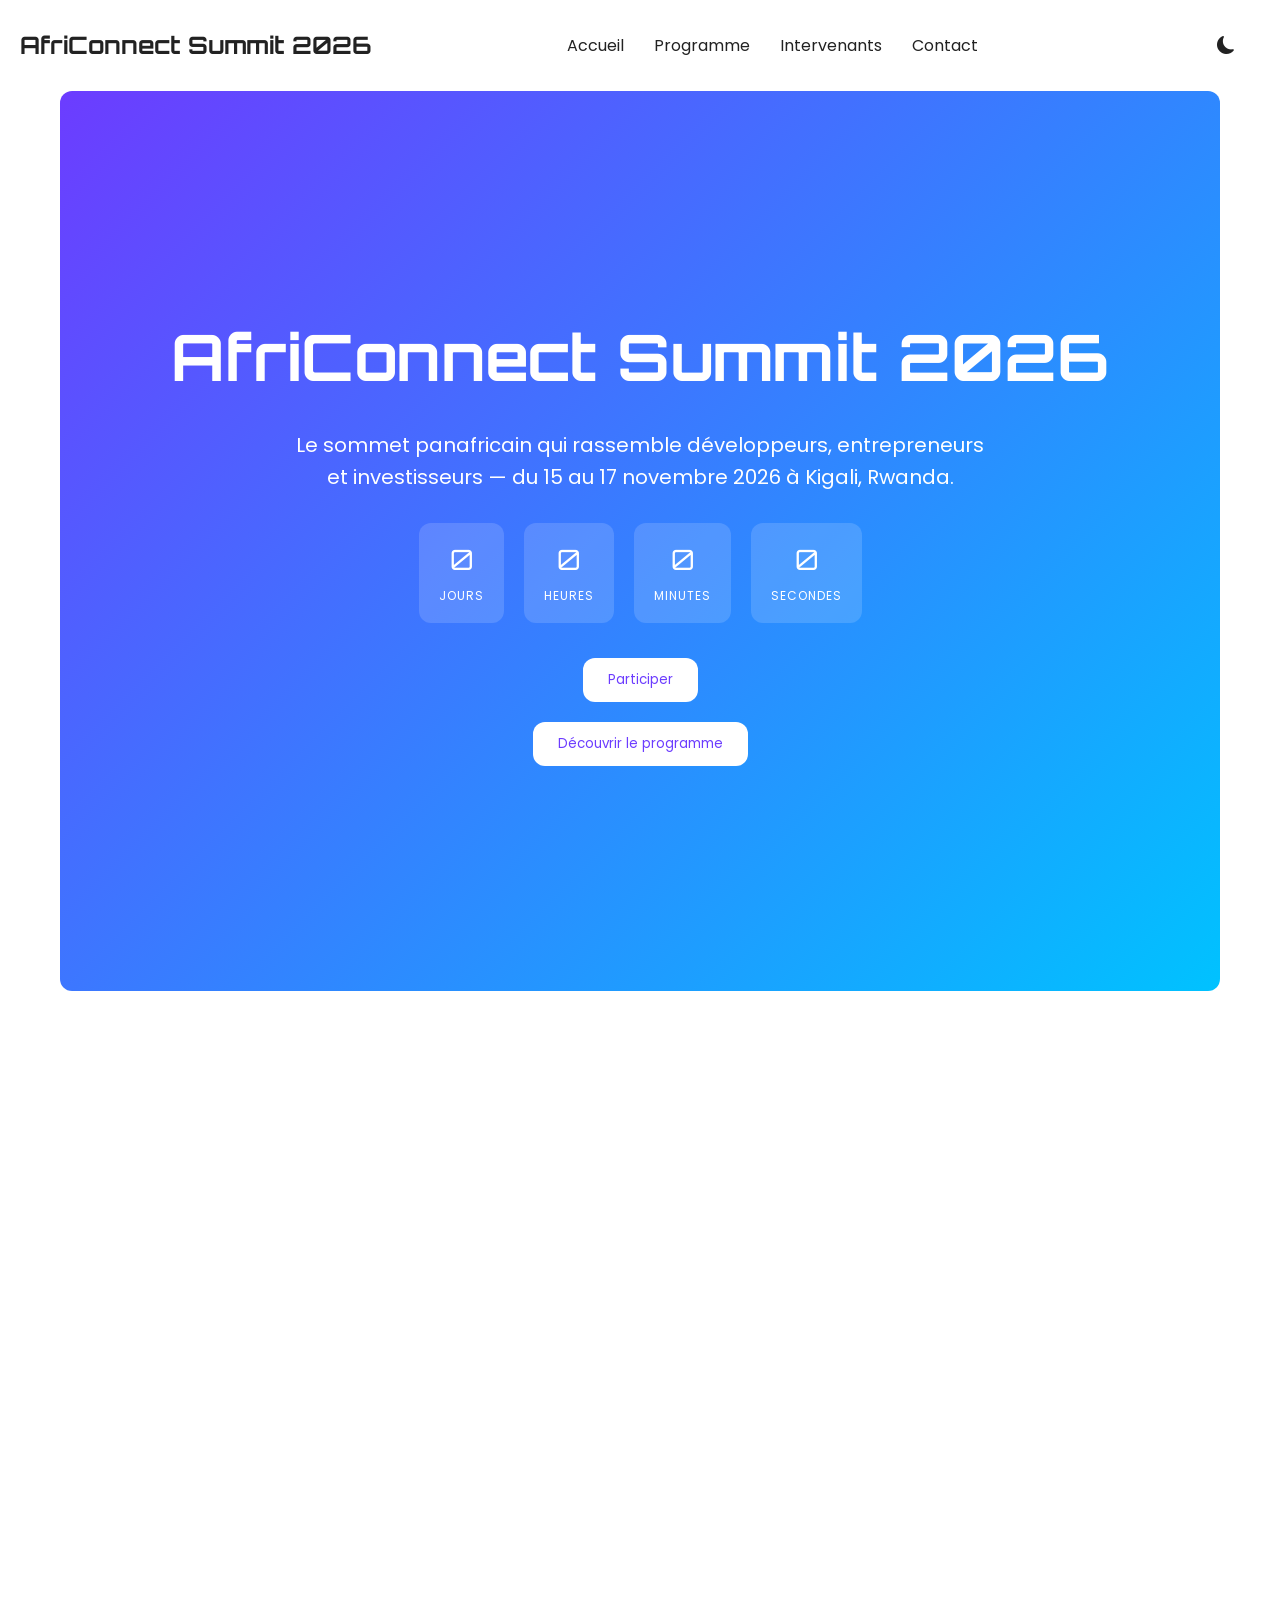
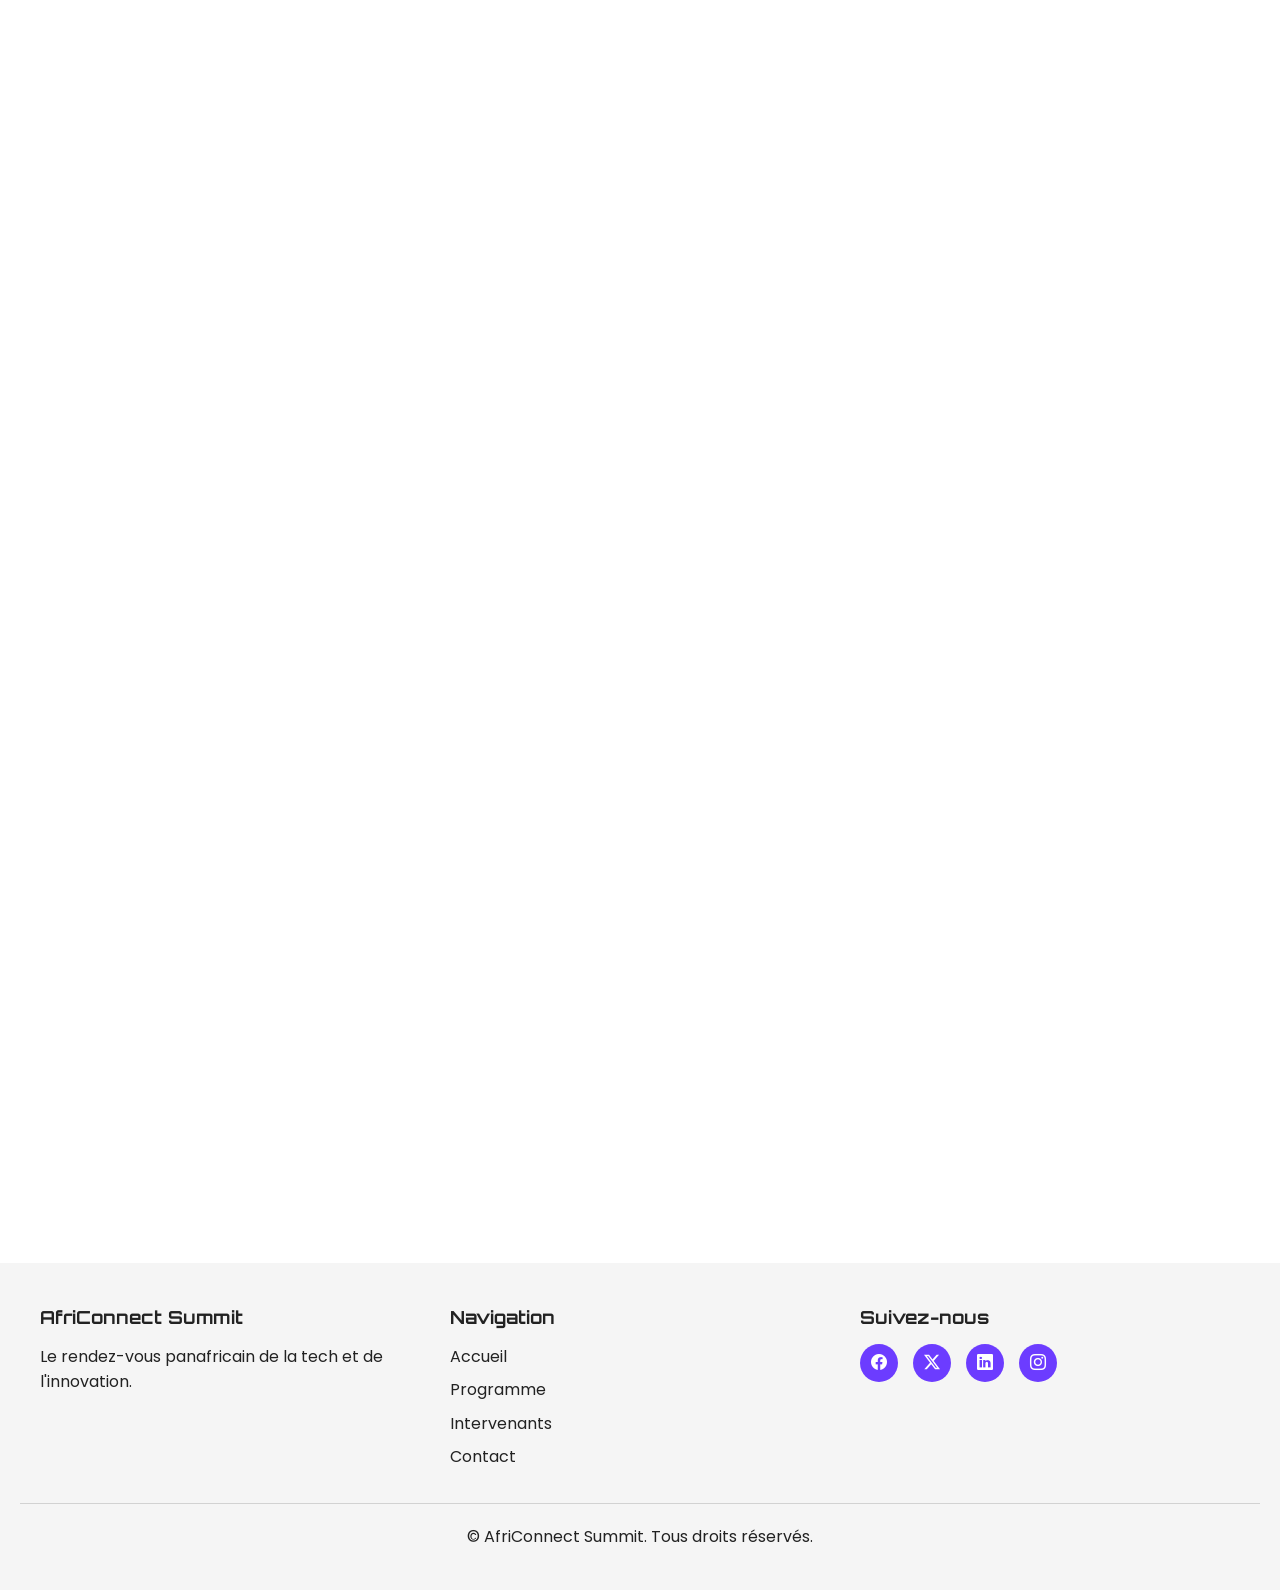
==== index.html @ 12bad2d0 "Initialisation du projet AfriConnect Summit" ====
<!DOCTYPE html>
<html lang="fr">
<head>
    <meta charset="UTF-8">
    <meta name="viewport" content="width=device-width, initial-scale=1.0">
    <title>AfriConnect Summit 2026</title>

    <link rel="stylesheet" href="css/style.css">
    <link rel="stylesheet" href="https://cdn.jsdelivr.net/npm/bootstrap-icons@1.11.3/font/bootstrap-icons.min.css">
    <link rel="preconnect" href="https://fonts.googleapis.com">
    <link rel="preconnect" href="https://fonts.gstatic.com" crossorigin>
    <script src="js/main.js" defer></script>
</head>
<body>

<header>
    <nav>
        <h2>AfriConnect Summit 2026</h2>
        <ul>
            <li><a href="index.html">Accueil</a></li>
            <li><a href="programme.html">Programme</a></li>
            <li><a href="intervenants.html">Intervenants</a></li>
            <li><a href="contact.html">Contact</a></li>
        </ul>
        
        <button id="theme-toggle" aria-label="Changer de thème">
            <i class="bi bi-moon-fill"></i>
        </button>

        <button id="menu-toggle" aria-label="Menu">
            <i class="bi bi-list"></i>
        </button>
    </nav>
</header>

<main>

    <!-- Section hero -->
    <section>
        <h1>AfriConnect Summit 2026</h1>
        <p>
            Le sommet panafricain qui rassemble développeurs, entrepreneurs et
            investisseurs — du 15 au 17 novembre 2026 à Kigali, Rwanda.
        </p>

        <div class="countdown">
            <div><span id="jours">0</span><small>JOURS</small></div>
            <div><span id="heures">0</span><small>HEURES</small></div>
            <div><span id="minutes">0</span><small>MINUTES</small></div>
            <div><span id="secondes">0</span><small>SECONDES</small></div>
        </div>

        <button>Participer</button>
        <button>Découvrir le programme</button>
    </section>

    <!-- Chiffres clés -->
    <section class="stats-section reveal" id="stats-section">
        <h2>Chiffres clés</h2>

        <article>
            <h3><span class="stat-number" data-target="1200" data-suffix="+">0</span></h3>
            <p>Participants</p>
        </article>

        <article>
            <h3><span class="stat-number" data-target="48">0</span></h3>
            <p>Intervenants</p>
        </article>

        <article>
            <h3><span class="stat-number" data-target="3">0</span></h3>
            <p>Jours</p>
        </article>

        <article>
            <h3><span class="stat-number" data-target="12">0</span></h3>
            <p>Pays</p>
        </article>
    </section>

    <!-- Pourquoi participer -->
    <section class="why-section reveal">
        <h2>Pourquoi participer ?</h2>

        <article>
            <i class="bi bi-lightbulb"></i>
            <h3>Innovation</h3>
            <p>Découvrir les nouvelles technologies africaines.</p>
        </article>

        <article>
            <i class="bi bi-people"></i>
            <h3>Réseautage</h3>
            <p>Rencontrer des professionnels du numérique.</p>
        </article>

        <article>
            <i class="bi bi-globe2"></i>
            <h3>Opportunités</h3>
            <p>Créer des collaborations internationales.</p>
        </article>
    </section>

    <!-- Intervenants vedettes -->
    <section class="speakers-section reveal">
        <h2>Intervenants vedettes</h2>

        <article>
            <div class="speaker-photo">
                <img src="https://api.dicebear.com/9.x/avataaars/svg?seed=David" alt="David Mensah" class="speaker-photo">
            </div>
            <h3>Amina Diallo</h3>
            <p>Experte IA - Sénégal</p>
        </article>

        <article>
            <div class="speaker-photo">
                <img src="https://api.dicebear.com/9.x/avataaars/svg?seed=Jean" alt="Jean Kouassi" class="speaker-photo">
            </div>
            <h3>Jean Kouassi</h3>
            <p>Entrepreneur - Côte d'Ivoire</p>
        </article>

        <article>
            <div class="speaker-photo">
                <img src="https://api.dicebear.com/9.x/avataaars/svg?seed=Mariam" alt="Mariam Traoré" class="speaker-photo">
            </div>
            <h3>Mariam Traoré</h3>
            <p>Designer - Mali</p>
        </article>

        <article>
            <div class="speaker-photo">
                      <img src="https://api.dicebear.com/9.x/avataaars/svg?seed=Amina" alt="Amina Diallo" class="speaker-photo">
            </div>
            <h3>David Mensah</h3>
            <p>Data Scientist - Ghana</p>
        </article>

        <div class="cta-wrap">
            <a href="intervenants.html"><button>Voir tous les intervenants</button></a>
        </div>
    </section>

    <!-- Sponsors -->
    <section class="sponsors-section reveal">
        <h2>Sponsors</h2>

        <article>
            <h3>Sponsor Or</h3>
        </article>

        <article>
            <h3>Sponsor Argent</h3>
        </article>

        <article>
            <h3>Sponsor Bronze</h3>
        </article>
    </section>

</main>

<footer>
    <div class="footer-columns">
        <div>
            <h3>AfriConnect Summit</h3>
            <p>Le rendez-vous panafricain de la tech et de l'innovation.</p>
        </div>
        <div>
            <h3>Navigation</h3>
            <ul>
                <li><a href="index.html">Accueil</a></li>
                <li><a href="programme.html">Programme</a></li>
                <li><a href="intervenants.html">Intervenants</a></li>
                <li><a href="contact.html">Contact</a></li>
            </ul>
        </div>
        <div>
            <h3>Suivez-nous</h3>
            <div class="social-icons">
                <a href="#" aria-label="Facebook"><i class="bi bi-facebook"></i></a>
                <a href="#" aria-label="Twitter/X"><i class="bi bi-twitter-x"></i></a>
                <a href="#" aria-label="LinkedIn"><i class="bi bi-linkedin"></i></a>
                <a href="#" aria-label="Instagram"><i class="bi bi-instagram"></i></a>
            </div>
        </div>
    </div>
    <div class="footer-bottom">
        <p>&copy; <span class="year"></span> AfriConnect Summit. Tous droits réservés.</p>
    </div>
</footer>

<button id="back-to-top" aria-label="Retour en haut">
    <i class="bi bi-arrow-up-circle-fill"></i>
</button>

</body>
</html>
 
 
---- css/style.css ----
/* =========================== AfriConnect Summit 2026 Style global et responsive ================== */
/* Import des polices Google */
@import url('https://fonts.googleapis.com/css2?family=Orbitron:wght@500;700&family=Poppins:wght@300;400;500;600&display=swap');

/* ================ Variables globale ================ */
:root {
    --primary-color: #6c3cff;
    --secondary-color: #00c2ff;
    --accent-color: #ffb703;

    --background-color: #ffffff;
    --text-color: #222222;
    --card-color: #f5f5f5;
    --title-font: "Orbitron", sans-serif;
    --body-font: "Poppins", sans-serif;
    --spacing: 20px;
    --radius: 12px;
    --transition: 0.3s ease;
}
/* ========= Variables Dark Mode ======== */
[data-theme="dark"] {
    --background-color: #090909;
    --text-color: #ffffff;
    --card-color: #171717;
}
/* ======= Reset CSS ======= */
* {
    margin:0;
    padding:0;
    box-sizing:border-box;
}

body {
    background:var(--background-color);
    color:var(--text-color);
    font-family:var(--body-font);
    line-height:1.6;
}
a {
    text-decoration:none;
    color:inherit;
}
ul {
    list-style:none;
}
img {
    max-width:100%;
}
/* ===== Navigation ====== */
header {
    width:100%;
    position:sticky;
    top:0;
    z-index:100;
    background:var(--background-color);
    transition:var(--transition);
}
nav {
    display:flex;
    justify-content:space-between;
    align-items:center;
    padding:var(--spacing);
}
nav h2 {
    font-family:var(--title-font);
}
nav ul {
    display:flex;
    align-items:center;
    gap:30px;
}
nav a {
    transition:var(--transition);
}
nav a:hover {
    color:var(--primary-color);
}
/* ======== Sections générales ======= */
main {
    width:100%;
    max-width:1200px;
    margin:auto;
    padding:0 var(--spacing);
}
section {
    padding:60px 0;
}

h1,
h2,
h3 {
    font-family:var(--title-font);
}

/* ========== Boutons ============== */
button {
    padding:12px 25px;
    border:none;
    border-radius:var(--radius);
    background:var(--primary-color);
    color:white;
    cursor:pointer;
    transition:var(--transition);
    font-family:var(--body-font);
}
button:hover {
    transform:translateY(-3px);
}
/* =========== Cartes ============== */
article {
    background:var(--card-color);
    padding:25px;
    border-radius:var(--radius);
    transition:var(--transition);
}
article:hover {
    transform:translateY(-5px);
}
/* ========= Grilles ========== */
section article {
    margin:15px 0;
}
/* Préparation CSS Grid */
.grid-container {
    display:grid;
    grid-template-columns:repeat(3,1fr);
    gap:20px;
}
/* Préparation Flexbox */
.flex-container {
    display:flex;
    justify-content:center;
    align-items:center;
    gap:20px;
}
/* =========== Formulaire ============== */
form {
    display:flex;
    flex-direction:column;
    gap:15px;
}
input,
textarea,
select {
    padding:12px;
    border-radius:var(--radius);
    border:1px solid #ccc;
    font-family:var(--body-font);
    background:var(--background-color);
    color:var(--text-color);
    width:100%;
}
/* ============= Tableau programme ============== */
table {
    width:100%;
    border-collapse:collapse;
}
td,
th {
    padding:15px;
    border:1px solid #ddd;
}
/* ======== Footer ========= */
footer {
    padding:40px var(--spacing);
    text-align:center;
    background:var(--card-color);
}
/* ============ Responsive Mobile 375px ===========*/
@media(max-width:375px){
    nav {
        flex-direction:column;
        gap:20px;
    }
    nav ul {
        flex-direction:column;
        text-align:center;
    }
    main {
        width:95%;
    }
    h1 {
        font-size:30px;
    }
    .grid-container {
        grid-template-columns:1fr;
    }
}
/* ====== Responsive Tablette 768px ======= */
@media(max-width:768px){
    nav ul {
        gap:15px;
    }
    .grid-container {
        grid-template-columns:repeat(2,1fr);

    }
}
/* ======= Desktop 1200px+ ======= */
@media(min-width:1200px){
    main {
        max-width:1200px;
    }
}
/* ======= Mise en forme des sections et animations CS ========= */
/* ================= HERO ================= */
main section:first-child {
    min-height:80vh;
    display:flex;
    flex-direction:column;
    justify-content:center;
    align-items:center;
    text-align:center;
    background:linear-gradient(
        135deg,
        var(--primary-color),
        var(--secondary-color)
    );
    color:white;
    border-radius:var(--radius);
    animation:fadeDown 1s ease;
}
main section:first-child h1 {
    font-size:clamp(35px,5vw,70px);
    margin-bottom:20px;
}
main section:first-child p {
    max-width:700px;
    font-size:20px;
    margin-bottom:30px;
}
main section:first-child button {
    margin:10px;
    background:white;
    color:var(--primary-color);
}
/* ================= TITRES ================= */
section h2 {
    text-align:center;
    width:100%;
    margin-bottom:40px;
}
section h2::after {
    content:"";
    display:block;
    width:70px;
    height:4px;
    background:var(--primary-color);
    margin:15px auto;
}
/* ================= CHIFFRES ================= */
.stats-section {
    display:grid;
    grid-template-columns:repeat(4,1fr);
    gap:25px;
}
.stats-section h2 {
    grid-column:1 / -1;
}
.stats-section article {
    text-align:center;
}
.stats-section h3 {
    font-size:40px;
    color:var(--primary-color);
}
/* ================= POURQUOI PARTICIPER ================= */
.why-section {
    display:flex;
    flex-wrap:wrap;
    justify-content:center;
    gap:25px;
}
.why-section h2 {
    flex-basis:100%;
}
.why-section article {
    width:30%;
    text-align:center;
}
.why-section i {
    font-size:35px;
    color:var(--primary-color);
    margin-bottom:15px;
    display:block;
}
/* ================= INTERVENANTS ================= */
.speakers-section {
    display:grid;
    grid-template-columns:repeat(4,1fr);
    gap:20px;
}
.speakers-section h2 {
    grid-column:1 / -1;
}
.speakers-section article {
    text-align:center;
}
.speakers-section .cta-wrap {
    grid-column:1 / -1;
    text-align:center;
}
.speakers-grid {
    display:grid;
    grid-template-columns:repeat(3,1fr);
    gap:20px;
}
.speaker-photo {
    width:100px;
    height:100px;
    border-radius:50%;
    background:linear-gradient(135deg,var(--primary-color),var(--secondary-color));
    margin:0 auto 15px;
    display:flex;
    align-items:center;
    justify-content:center;
    color:white;
    font-size:32px;
    font-family:var(--title-font);
}
/* ================= SPONSORS ================= */
.sponsors-section {
    display:flex;
    flex-wrap:wrap;
    justify-content:center;
    gap:30px;
}
.sponsors-section h2 {
    flex-basis:100%;
}
.sponsors-section article {
    flex:1;
    text-align:center;
}
.sponsors-section article:first-of-type {
    transform:scale(1.1);
    border:3px solid var(--accent-color);
}
.sponsors-section article:nth-of-type(3) {
    flex:0.8;
    opacity:.85;
}
/* ================= PROGRAMME ================= */
table {
    background:var(--card-color);
}
th {
    background:var(--primary-color);
    color:white;
}
tbody tr:nth-child(even) {
    background:rgba(108,60,255,0.06);
}
main section button {
    margin:5px;
}
/* ================= CONTACT ================= */
form {
    background:var(--card-color);
    padding:30px;
    border-radius:var(--radius);
}
textarea {
    min-height:150px;
}
/* ================= ANIMATIONS ================= */
@keyframes fadeDown {
from {
    opacity:0;
    transform:translateY(-40px);
}
to {
    opacity:1;
    transform:translateY(0);
}
}
@keyframes zoom {
from {
    opacity:0;
    transform:scale(.8);
}
to {
    opacity:1;
    transform:scale(1);
}
}
@keyframes slide {
from {
    opacity:0;
    transform:translateX(-50px);
}
to {
    opacity:1;
    transform:translateX(0);
}
}
/* ================= HOVER ================= */
article:hover {
    transform:translateY(-8px);
    box-shadow:0 10px 30px rgba(0,0,0,0.15);
}
button:hover {
    background:var(--secondary-color);
}
/* ================= RESPONSIVE ================= */
@media(max-width:768px){
.stats-section,
.speakers-section,
.speakers-grid {
    grid-template-columns:1fr;
}
.why-section,
.sponsors-section {
    flex-direction:column;
}
.why-section article {
    width:100%;
}
}
@media(min-width:769px) and (max-width:1200px){
.stats-section,
.speakers-section {
    grid-template-columns:repeat(2,1fr);
}
.speakers-grid {
    grid-template-columns:repeat(2,1fr);
}
}
@media(min-width:1200px){
main section:first-child {
    min-height:100vh;
}
}
/* ===== Navbar Scroll ===== */
.scrolled{
    background:var(--background-color);
    box-shadow:0 4px 15px rgba(0,0,0,.15);
}
[data-theme="dark"] .scrolled{
    background:#111;
}
/* ===== Bouton retour ===== */
#back-to-top{
    position:fixed;
    right:20px;
    bottom:20px;
    width:45px;
    height:45px;
    border-radius:50%;
    display:none;
    align-items:center;
    justify-content:center;
    font-size:20px;
    z-index:200;
}
/* ===== Bouton Dark ===== */
#theme-toggle{
    margin-left:20px;
    background:transparent;
    color:inherit;
    font-size:18px;
}
#theme-toggle:hover{
    transform:none;
    background:transparent;
}
/* ===== Hamburger ===== */
#menu-toggle{
    display:none;
    background:transparent;
    color:inherit;
    font-size:22px;
}
#menu-toggle:hover{
    transform:none;
    background:transparent;
}
@media(max-width:768px){
    #menu-toggle{
        display:block;
    }
}
@media(max-width:768px){
    nav ul{
        display:none;
        flex-direction:column;
        position:absolute;
        top:100%;
        left:0;
        width:100%;
        background:var(--background-color);
        padding:20px;
        box-shadow:0 10px 15px rgba(0,0,0,.1);
    }
    nav ul.open{
        display:flex;
    }
}
/* ================= BLOC AJOUTÉ : page Programme ================== */
.breadcrumb {
    text-align:center;
    opacity:.85;
    margin-top:10px;
}
.breadcrumb a:hover {
    color:var(--primary-color);
}
.hero-interne {
    min-height:35vh;
    display:flex;
    flex-direction:column;
    justify-content:center;
    align-items:center;
    text-align:center;
    background:linear-gradient(135deg,var(--primary-color),var(--secondary-color));
    color:white;
    border-radius:var(--radius);
    margin-top:20px;
}
.tabs-nav {
    display:flex;
    justify-content:center;
    gap:15px;
    flex-wrap:wrap;
    margin-bottom:30px;
}
.tab-btn {
    background:var(--card-color);
    color:var(--text-color);
}
.tab-btn.active {
    background:var(--primary-color);
    color:white;
}
.day-panel {
    display:none;
}
.day-panel.active {
    display:block
}
.table-wrap {
    overflow-x:auto;
}
.themes-grid {
    display:grid;
    grid-template-columns:repeat(2,1fr);
    gap:25px;
}
.themes-grid h2 {
    grid-column:1 / -1;
}
.themes-grid article {
    text-align:center;
}
.themes-grid i {
    font-size:34px;
    color:var(--primary-color);
    display:block;
    margin-bottom:12px;
}
@media(max-width:768px){
    .themes-grid {
        grid-template-columns:1fr;
    }
}
/* ============== BLOC AJOUTÉ : page Intervenants ============== */
.filters {
    display:flex;
    justify-content:center;
    flex-wrap:wrap;
    gap:12px;
    margin-bottom:35px;
}
.filter-btn {
    background:var(--card-color);
    color:var(--text-color);
}
.filter-btn.active {
    background:var(--primary-color);
    color:white;
}
.speaker-card {
    text-align:center;
    transition:var(--transition);
}
.speaker-card.hidden {
    display:none;
}
.speaker-tag {
    display:inline-block;
    margin-top:8px;
    padding:4px 12px;
    border-radius:20px;
    background:var(--primary-color);
    color:white;
    font-size:13px;
}
/* ==========  BLOC AJOUTÉ : page Contact =========== */
.contact-columns {
    display:flex;
    gap:40px;
    align-items:flex-start;
    flex-wrap:wrap;
}
.contact-columns form {
    flex:1 1 400px;
}
.contact-info {
    flex:1 1 300px;
    padding:30px;
}
.contact-info li {
    margin-bottom:18px;
}
.contact-info i {
    color:var(--primary-color);
    margin-right:10px;
}
.field-group {
    display:flex;
    flex-direction:column;
    gap:5px;
}
.field-group input.valid,
.field-group select.valid,
.field-group textarea.valid {
    border-color:#2ecc71;
}
.field-group input.invalid,
.field-group select.invalid,
.field-group textarea.invalid {
    border-color:#e74c3c;
}
.error-msg {
    color:#e74c3c;
    font-size:13px;
    min-height:16px;
}
.success-msg {
    display:none;
    background:#2ecc71;
    color:white;
    padding:15px;
    border-radius:var(--radius);
    text-align:center;
}
.success-msg.show {
    display:block;
}
.faq-item {
    border-bottom:1px solid rgba(128,128,128,.3);
}
.faq-item summary,
.faq-item label {
    cursor:pointer;
    padding:18px 0;
    font-weight:600;
    display:block;
    list-style:none;
}
.faq-item input[type="checkbox"] {
    display:none;
}
.faq-answer {
    max-height:0;
    overflow:hidden;
    transition:max-height .35s ease, padding .35s ease;
    padding:0;
}
.faq-item input:checked ~ .faq-answer {
    max-height:200px;
    padding-bottom:18px;
}
.map-wrap{
    display: flex;
    justify-content: center;
    align-items: center;
}
.map-wrap iframe{
    width: 700px; 
    max-width: 100%;
    height: 300px;
    border: 0;
    border-radius: var(--radius);
}
@media(max-width:768px){
    .contact-columns {
        flex-direction:column;
    }
}
.countdown {
    display:flex;
    gap:20px;
    margin-bottom:25px;
    flex-wrap:wrap;
    justify-content:center;
}
.countdown div {
    background:rgba(255,255,255,.15);
    padding:15px 20px;
    border-radius:var(--radius);
    min-width:80px;
}
.countdown span {
    display:block;
    font-family:var(--title-font);
    font-size:28px;
}
.countdown small {
    font-size:12px;
    letter-spacing:1px;
}
.reveal {
    opacity:0;
    transform:translateY(30px);
    transition:opacity .7s ease, transform .7s ease;
}
.reveal.visible {
    opacity:1;
    transform:translateY(0);
}
.reveal-left {
    opacity:0;
    transform:translateX(-50px);
    transition:opacity .7s ease, transform .7s ease;
}
.reveal-left.visible {
    opacity:1;
    transform:translateX(0);
}
.footer-columns {
    display:flex;
    justify-content:space-between;
    flex-wrap:wrap;
    gap:30px;
    max-width:1200px;
    margin:0 auto 25px;
    text-align:left;
}
.footer-columns > div {
    flex:1 1 200px;
}
.footer-columns h3 {
    margin-bottom:12px;
    font-size:18px;
}
.footer-columns li {
    margin-bottom:8px;
}
.footer-columns li a:hover {
    color:var(--primary-color);
}
.social-icons {
    display:flex;
    gap:15px;
}
.social-icons a {
    width:38px;
    height:38px;
    border-radius:50%;
    background:var(--primary-color);
    color:white;
    display:flex;
    align-items:center;
    justify-content:center;
    transition:var(--transition);
}
.social-icons a:hover {
    background:var(--secondary-color);
}
.footer-bottom {
    border-top:1px solid rgba(128,128,128,.3);
    padding-top:20px;
} 
  
 
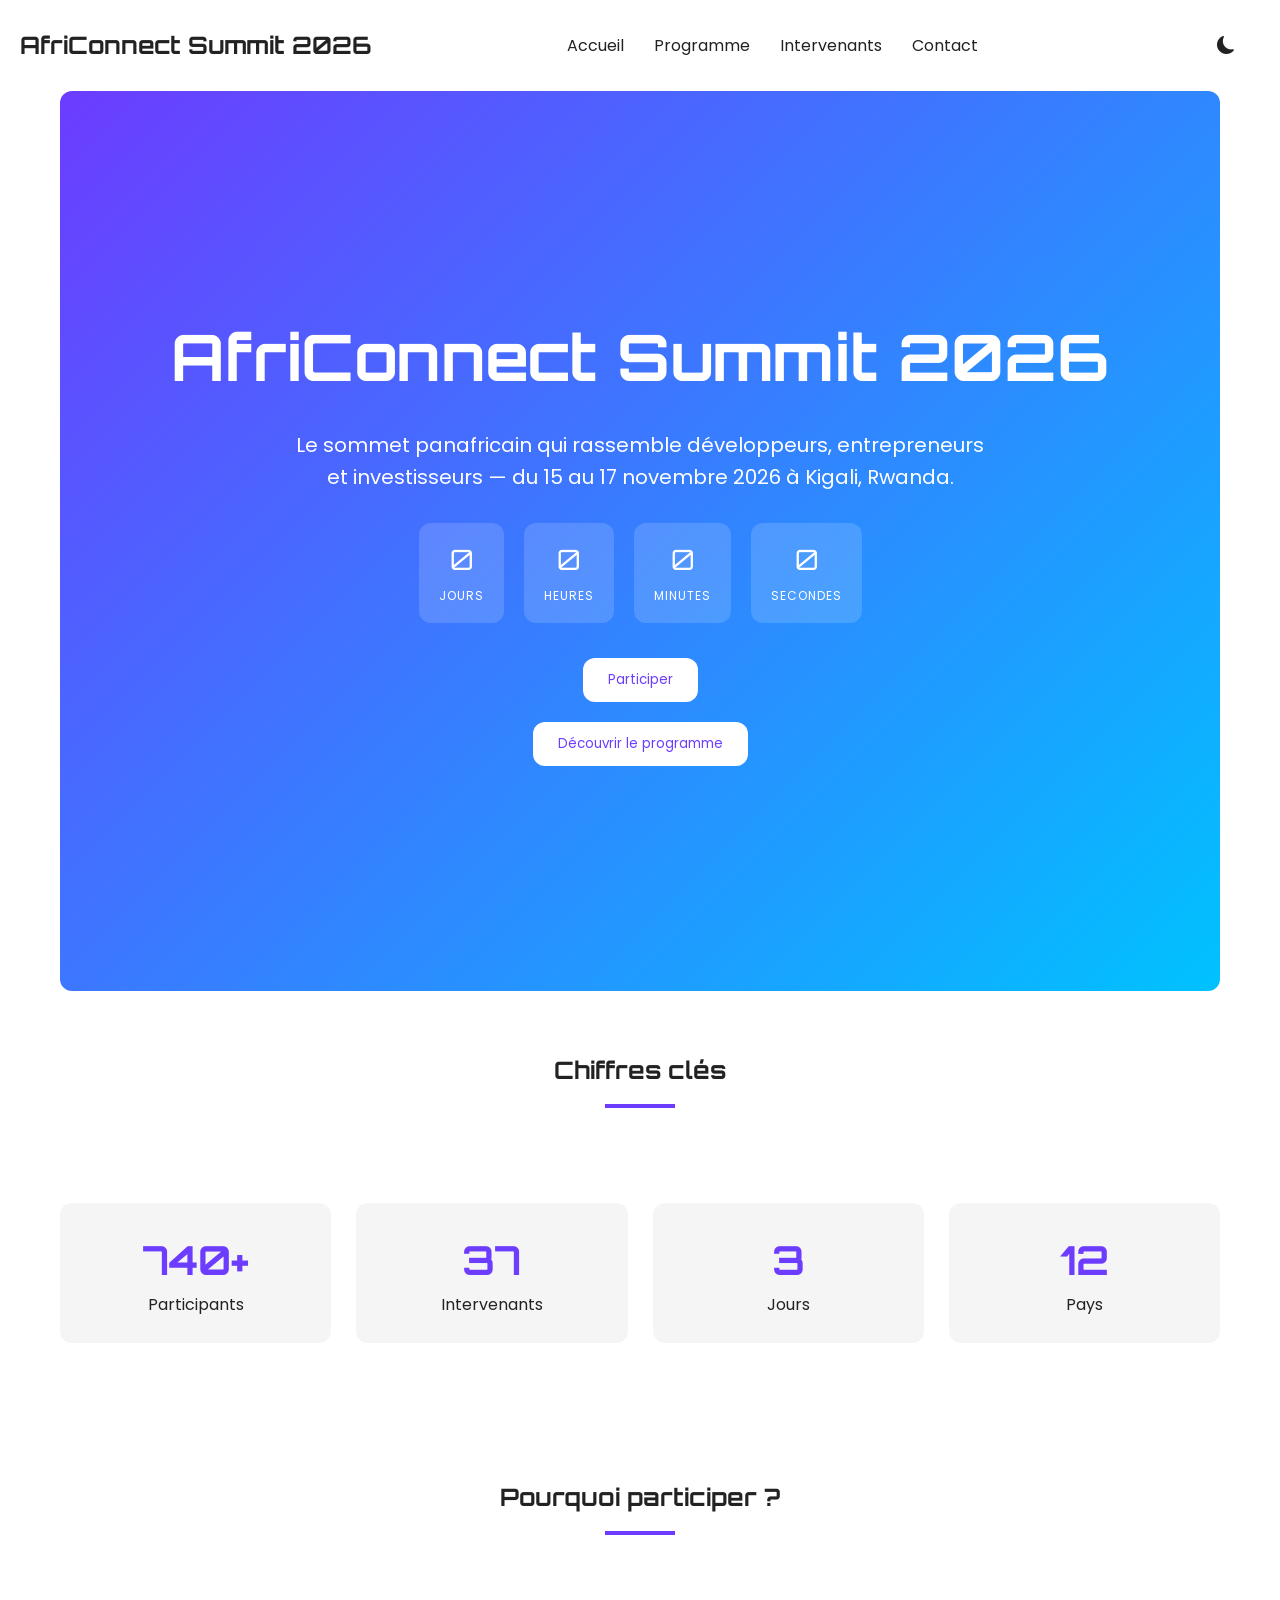
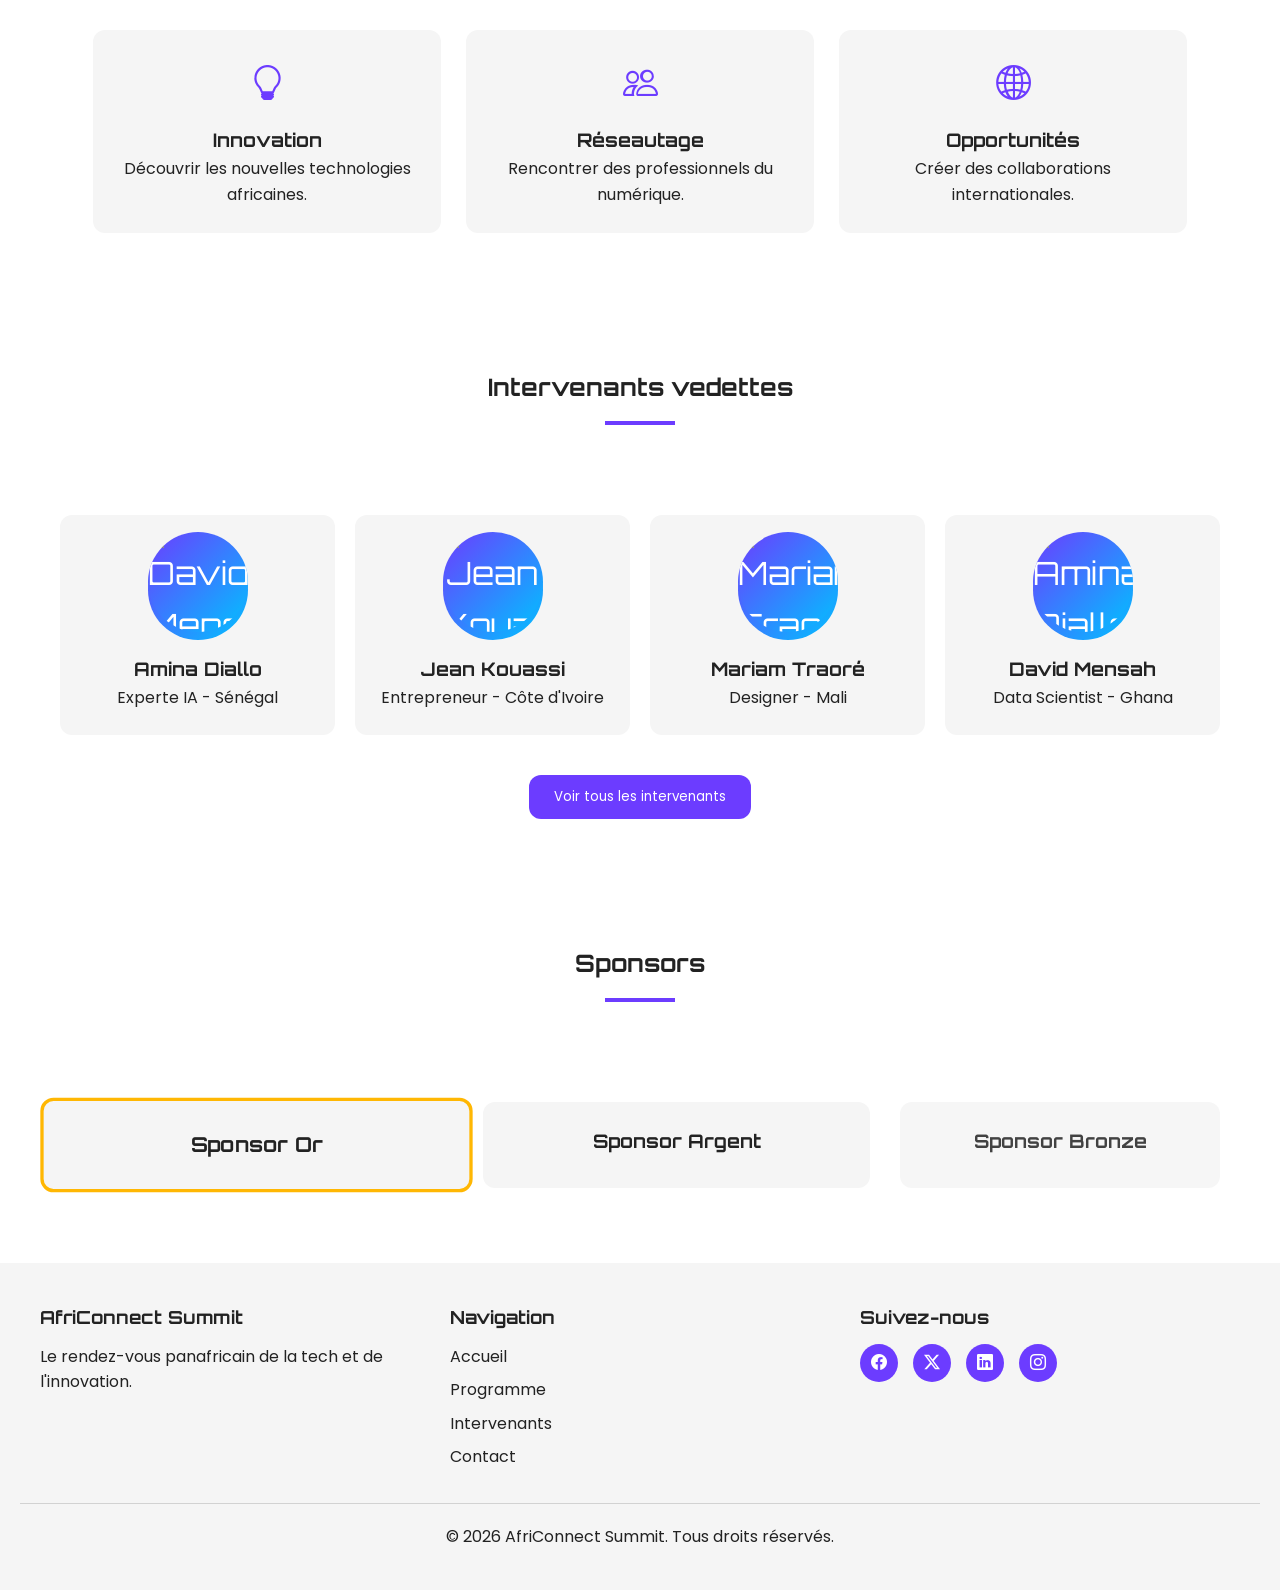
==== commit e1b54aaf: "Fix: suppression des caractères invalides en fin de fichiers" ====
--- a/index.html
+++ b/index.html
@@ -1,203 +1,200 @@
-<!DOCTYPE html>
-<html lang="fr">
-<head>
-    <meta charset="UTF-8">
-    <meta name="viewport" content="width=device-width, initial-scale=1.0">
-    <title>AfriConnect Summit 2026</title>
-
-    <link rel="stylesheet" href="css/style.css">
-    <link rel="stylesheet" href="https://cdn.jsdelivr.net/npm/bootstrap-icons@1.11.3/font/bootstrap-icons.min.css">
-    <link rel="preconnect" href="https://fonts.googleapis.com">
-    <link rel="preconnect" href="https://fonts.gstatic.com" crossorigin>
-    <script src="js/main.js" defer></script>
-</head>
-<body>
-
-<header>
-    <nav>
-        <h2>AfriConnect Summit 2026</h2>
-        <ul>
-            <li><a href="index.html">Accueil</a></li>
-            <li><a href="programme.html">Programme</a></li>
-            <li><a href="intervenants.html">Intervenants</a></li>
-            <li><a href="contact.html">Contact</a></li>
-        </ul>
-        
-        <button id="theme-toggle" aria-label="Changer de thème">
-            <i class="bi bi-moon-fill"></i>
-        </button>
-
-        <button id="menu-toggle" aria-label="Menu">
-            <i class="bi bi-list"></i>
-        </button>
-    </nav>
-</header>
-
-<main>
-
-    <!-- Section hero -->
-    <section>
-        <h1>AfriConnect Summit 2026</h1>
-        <p>
-            Le sommet panafricain qui rassemble développeurs, entrepreneurs et
-            investisseurs — du 15 au 17 novembre 2026 à Kigali, Rwanda.
-        </p>
-
-        <div class="countdown">
-            <div><span id="jours">0</span><small>JOURS</small></div>
-            <div><span id="heures">0</span><small>HEURES</small></div>
-            <div><span id="minutes">0</span><small>MINUTES</small></div>
-            <div><span id="secondes">0</span><small>SECONDES</small></div>
-        </div>
-
-        <button>Participer</button>
-        <button>Découvrir le programme</button>
-    </section>
-
-    <!-- Chiffres clés -->
-    <section class="stats-section reveal" id="stats-section">
-        <h2>Chiffres clés</h2>
-
-        <article>
-            <h3><span class="stat-number" data-target="1200" data-suffix="+">0</span></h3>
-            <p>Participants</p>
-        </article>
-
-        <article>
-            <h3><span class="stat-number" data-target="48">0</span></h3>
-            <p>Intervenants</p>
-        </article>
-
-        <article>
-            <h3><span class="stat-number" data-target="3">0</span></h3>
-            <p>Jours</p>
-        </article>
-
-        <article>
-            <h3><span class="stat-number" data-target="12">0</span></h3>
-            <p>Pays</p>
-        </article>
-    </section>
-
-    <!-- Pourquoi participer -->
-    <section class="why-section reveal">
-        <h2>Pourquoi participer ?</h2>
-
-        <article>
-            <i class="bi bi-lightbulb"></i>
-            <h3>Innovation</h3>
-            <p>Découvrir les nouvelles technologies africaines.</p>
-        </article>
-
-        <article>
-            <i class="bi bi-people"></i>
-            <h3>Réseautage</h3>
-            <p>Rencontrer des professionnels du numérique.</p>
-        </article>
-
-        <article>
-            <i class="bi bi-globe2"></i>
-            <h3>Opportunités</h3>
-            <p>Créer des collaborations internationales.</p>
-        </article>
-    </section>
-
-    <!-- Intervenants vedettes -->
-    <section class="speakers-section reveal">
-        <h2>Intervenants vedettes</h2>
-
-        <article>
-            <div class="speaker-photo">
-                <img src="https://api.dicebear.com/9.x/avataaars/svg?seed=David" alt="David Mensah" class="speaker-photo">
-            </div>
-            <h3>Amina Diallo</h3>
-            <p>Experte IA - Sénégal</p>
-        </article>
-
-        <article>
-            <div class="speaker-photo">
-                <img src="https://api.dicebear.com/9.x/avataaars/svg?seed=Jean" alt="Jean Kouassi" class="speaker-photo">
-            </div>
-            <h3>Jean Kouassi</h3>
-            <p>Entrepreneur - Côte d'Ivoire</p>
-        </article>
-
-        <article>
-            <div class="speaker-photo">
-                <img src="https://api.dicebear.com/9.x/avataaars/svg?seed=Mariam" alt="Mariam Traoré" class="speaker-photo">
-            </div>
-            <h3>Mariam Traoré</h3>
-            <p>Designer - Mali</p>
-        </article>
-
-        <article>
-            <div class="speaker-photo">
-                      <img src="https://api.dicebear.com/9.x/avataaars/svg?seed=Amina" alt="Amina Diallo" class="speaker-photo">
-            </div>
-            <h3>David Mensah</h3>
-            <p>Data Scientist - Ghana</p>
-        </article>
-
-        <div class="cta-wrap">
-            <a href="intervenants.html"><button>Voir tous les intervenants</button></a>
-        </div>
-    </section>
-
-    <!-- Sponsors -->
-    <section class="sponsors-section reveal">
-        <h2>Sponsors</h2>
-
-        <article>
-            <h3>Sponsor Or</h3>
-        </article>
-
-        <article>
-            <h3>Sponsor Argent</h3>
-        </article>
-
-        <article>
-            <h3>Sponsor Bronze</h3>
-        </article>
-    </section>
-
-</main>
-
-<footer>
-    <div class="footer-columns">
-        <div>
-            <h3>AfriConnect Summit</h3>
-            <p>Le rendez-vous panafricain de la tech et de l'innovation.</p>
-        </div>
-        <div>
-            <h3>Navigation</h3>
-            <ul>
-                <li><a href="index.html">Accueil</a></li>
-                <li><a href="programme.html">Programme</a></li>
-                <li><a href="intervenants.html">Intervenants</a></li>
-                <li><a href="contact.html">Contact</a></li>
-            </ul>
-        </div>
-        <div>
-            <h3>Suivez-nous</h3>
-            <div class="social-icons">
-                <a href="#" aria-label="Facebook"><i class="bi bi-facebook"></i></a>
-                <a href="#" aria-label="Twitter/X"><i class="bi bi-twitter-x"></i></a>
-                <a href="#" aria-label="LinkedIn"><i class="bi bi-linkedin"></i></a>
-                <a href="#" aria-label="Instagram"><i class="bi bi-instagram"></i></a>
-            </div>
-        </div>
-    </div>
-    <div class="footer-bottom">
-        <p>&copy; <span class="year"></span> AfriConnect Summit. Tous droits réservés.</p>
-    </div>
-</footer>
-
-<button id="back-to-top" aria-label="Retour en haut">
-    <i class="bi bi-arrow-up-circle-fill"></i>
-</button>
-
-</body>
-</html>
-- 
- 
+<!DOCTYPE html>
+<html lang="fr">
+<head>
+    <meta charset="UTF-8">
+    <meta name="viewport" content="width=device-width, initial-scale=1.0">
+    <title>AfriConnect Summit 2026</title>
+
+    <link rel="stylesheet" href="css/style.css">
+    <link rel="stylesheet" href="https://cdn.jsdelivr.net/npm/bootstrap-icons@1.11.3/font/bootstrap-icons.min.css">
+    <link rel="preconnect" href="https://fonts.googleapis.com">
+    <link rel="preconnect" href="https://fonts.gstatic.com" crossorigin>
+    <script src="js/main.js" defer></script>
+</head>
+<body>
+
+<header>
+    <nav>
+        <h2>AfriConnect Summit 2026</h2>
+        <ul>
+            <li><a href="index.html">Accueil</a></li>
+            <li><a href="programme.html">Programme</a></li>
+            <li><a href="intervenants.html">Intervenants</a></li>
+            <li><a href="contact.html">Contact</a></li>
+        </ul>
+        
+        <button id="theme-toggle" aria-label="Changer de thème">
+            <i class="bi bi-moon-fill"></i>
+        </button>
+
+        <button id="menu-toggle" aria-label="Menu">
+            <i class="bi bi-list"></i>
+        </button>
+    </nav>
+</header>
+
+<main>
+
+    <!-- Section hero -->
+    <section>
+        <h1>AfriConnect Summit 2026</h1>
+        <p>
+            Le sommet panafricain qui rassemble développeurs, entrepreneurs et
+            investisseurs — du 15 au 17 novembre 2026 à Kigali, Rwanda.
+        </p>
+
+        <div class="countdown">
+            <div><span id="jours">0</span><small>JOURS</small></div>
+            <div><span id="heures">0</span><small>HEURES</small></div>
+            <div><span id="minutes">0</span><small>MINUTES</small></div>
+            <div><span id="secondes">0</span><small>SECONDES</small></div>
+        </div>
+
+        <button>Participer</button>
+        <button>Découvrir le programme</button>
+    </section>
+
+    <!-- Chiffres clés -->
+    <section class="stats-section reveal" id="stats-section">
+        <h2>Chiffres clés</h2>
+
+        <article>
+            <h3><span class="stat-number" data-target="1200" data-suffix="+">0</span></h3>
+            <p>Participants</p>
+        </article>
+
+        <article>
+            <h3><span class="stat-number" data-target="48">0</span></h3>
+            <p>Intervenants</p>
+        </article>
+
+        <article>
+            <h3><span class="stat-number" data-target="3">0</span></h3>
+            <p>Jours</p>
+        </article>
+
+        <article>
+            <h3><span class="stat-number" data-target="12">0</span></h3>
+            <p>Pays</p>
+        </article>
+    </section>
+
+    <!-- Pourquoi participer -->
+    <section class="why-section reveal">
+        <h2>Pourquoi participer ?</h2>
+
+        <article>
+            <i class="bi bi-lightbulb"></i>
+            <h3>Innovation</h3>
+            <p>Découvrir les nouvelles technologies africaines.</p>
+        </article>
+
+        <article>
+            <i class="bi bi-people"></i>
+            <h3>Réseautage</h3>
+            <p>Rencontrer des professionnels du numérique.</p>
+        </article>
+
+        <article>
+            <i class="bi bi-globe2"></i>
+            <h3>Opportunités</h3>
+            <p>Créer des collaborations internationales.</p>
+        </article>
+    </section>
+
+    <!-- Intervenants vedettes -->
+    <section class="speakers-section reveal">
+        <h2>Intervenants vedettes</h2>
+
+        <article>
+            <div class="speaker-photo">
+                <img src="https://api.dicebear.com/9.x/avataaars/svg?seed=David" alt="David Mensah" class="speaker-photo">
+            </div>
+            <h3>Amina Diallo</h3>
+            <p>Experte IA - Sénégal</p>
+        </article>
+
+        <article>
+            <div class="speaker-photo">
+                <img src="https://api.dicebear.com/9.x/avataaars/svg?seed=Jean" alt="Jean Kouassi" class="speaker-photo">
+            </div>
+            <h3>Jean Kouassi</h3>
+            <p>Entrepreneur - Côte d'Ivoire</p>
+        </article>
+
+        <article>
+            <div class="speaker-photo">
+                <img src="https://api.dicebear.com/9.x/avataaars/svg?seed=Mariam" alt="Mariam Traoré" class="speaker-photo">
+            </div>
+            <h3>Mariam Traoré</h3>
+            <p>Designer - Mali</p>
+        </article>
+
+        <article>
+            <div class="speaker-photo">
+                      <img src="https://api.dicebear.com/9.x/avataaars/svg?seed=Amina" alt="Amina Diallo" class="speaker-photo">
+            </div>
+            <h3>David Mensah</h3>
+            <p>Data Scientist - Ghana</p>
+        </article>
+
+        <div class="cta-wrap">
+            <a href="intervenants.html"><button>Voir tous les intervenants</button></a>
+        </div>
+    </section>
+
+    <!-- Sponsors -->
+    <section class="sponsors-section reveal">
+        <h2>Sponsors</h2>
+
+        <article>
+            <h3>Sponsor Or</h3>
+        </article>
+
+        <article>
+            <h3>Sponsor Argent</h3>
+        </article>
+
+        <article>
+            <h3>Sponsor Bronze</h3>
+        </article>
+    </section>
+
+</main>
+
+<footer>
+    <div class="footer-columns">
+        <div>
+            <h3>AfriConnect Summit</h3>
+            <p>Le rendez-vous panafricain de la tech et de l'innovation.</p>
+        </div>
+        <div>
+            <h3>Navigation</h3>
+            <ul>
+                <li><a href="index.html">Accueil</a></li>
+                <li><a href="programme.html">Programme</a></li>
+                <li><a href="intervenants.html">Intervenants</a></li>
+                <li><a href="contact.html">Contact</a></li>
+            </ul>
+        </div>
+        <div>
+            <h3>Suivez-nous</h3>
+            <div class="social-icons">
+                <a href="#" aria-label="Facebook"><i class="bi bi-facebook"></i></a>
+                <a href="#" aria-label="Twitter/X"><i class="bi bi-twitter-x"></i></a>
+                <a href="#" aria-label="LinkedIn"><i class="bi bi-linkedin"></i></a>
+                <a href="#" aria-label="Instagram"><i class="bi bi-instagram"></i></a>
+            </div>
+        </div>
+    </div>
+    <div class="footer-bottom">
+        <p>&copy; <span class="year"></span> AfriConnect Summit. Tous droits réservés.</p>
+    </div>
+</footer>
+
+<button id="back-to-top" aria-label="Retour en haut">
+    <i class="bi bi-arrow-up-circle-fill"></i>
+</button>
+
+</body>
+</html>
--- a/css/style.css
+++ b/css/style.css
@@ -1,779 +1,774 @@
-/* =========================== AfriConnect Summit 2026 Style global et responsive ================== */
-/* Import des polices Google */
-@import url('https://fonts.googleapis.com/css2?family=Orbitron:wght@500;700&family=Poppins:wght@300;400;500;600&display=swap');
-
-/* ================ Variables globale ================ */
-:root {
-    --primary-color: #6c3cff;
-    --secondary-color: #00c2ff;
-    --accent-color: #ffb703;
-
-    --background-color: #ffffff;
-    --text-color: #222222;
-    --card-color: #f5f5f5;
-    --title-font: "Orbitron", sans-serif;
-    --body-font: "Poppins", sans-serif;
-    --spacing: 20px;
-    --radius: 12px;
-    --transition: 0.3s ease;
-}
-/* ========= Variables Dark Mode ======== */
-[data-theme="dark"] {
-    --background-color: #090909;
-    --text-color: #ffffff;
-    --card-color: #171717;
-}
-/* ======= Reset CSS ======= */
-* {
-    margin:0;
-    padding:0;
-    box-sizing:border-box;
-}
-
-body {
-    background:var(--background-color);
-    color:var(--text-color);
-    font-family:var(--body-font);
-    line-height:1.6;
-}
-a {
-    text-decoration:none;
-    color:inherit;
-}
-ul {
-    list-style:none;
-}
-img {
-    max-width:100%;
-}
-/* ===== Navigation ====== */
-header {
-    width:100%;
-    position:sticky;
-    top:0;
-    z-index:100;
-    background:var(--background-color);
-    transition:var(--transition);
-}
-nav {
-    display:flex;
-    justify-content:space-between;
-    align-items:center;
-    padding:var(--spacing);
-}
-nav h2 {
-    font-family:var(--title-font);
-}
-nav ul {
-    display:flex;
-    align-items:center;
-    gap:30px;
-}
-nav a {
-    transition:var(--transition);
-}
-nav a:hover {
-    color:var(--primary-color);
-}
-/* ======== Sections générales ======= */
-main {
-    width:100%;
-    max-width:1200px;
-    margin:auto;
-    padding:0 var(--spacing);
-}
-section {
-    padding:60px 0;
-}
-
-h1,
-h2,
-h3 {
-    font-family:var(--title-font);
-}
-
-/* ========== Boutons ============== */
-button {
-    padding:12px 25px;
-    border:none;
-    border-radius:var(--radius);
-    background:var(--primary-color);
-    color:white;
-    cursor:pointer;
-    transition:var(--transition);
-    font-family:var(--body-font);
-}
-button:hover {
-    transform:translateY(-3px);
-}
-/* =========== Cartes ============== */
-article {
-    background:var(--card-color);
-    padding:25px;
-    border-radius:var(--radius);
-    transition:var(--transition);
-}
-article:hover {
-    transform:translateY(-5px);
-}
-/* ========= Grilles ========== */
-section article {
-    margin:15px 0;
-}
-/* Préparation CSS Grid */
-.grid-container {
-    display:grid;
-    grid-template-columns:repeat(3,1fr);
-    gap:20px;
-}
-/* Préparation Flexbox */
-.flex-container {
-    display:flex;
-    justify-content:center;
-    align-items:center;
-    gap:20px;
-}
-/* =========== Formulaire ============== */
-form {
-    display:flex;
-    flex-direction:column;
-    gap:15px;
-}
-input,
-textarea,
-select {
-    padding:12px;
-    border-radius:var(--radius);
-    border:1px solid #ccc;
-    font-family:var(--body-font);
-    background:var(--background-color);
-    color:var(--text-color);
-    width:100%;
-}
-/* ============= Tableau programme ============== */
-table {
-    width:100%;
-    border-collapse:collapse;
-}
-td,
-th {
-    padding:15px;
-    border:1px solid #ddd;
-}
-/* ======== Footer ========= */
-footer {
-    padding:40px var(--spacing);
-    text-align:center;
-    background:var(--card-color);
-}
-/* ============ Responsive Mobile 375px ===========*/
-@media(max-width:375px){
-    nav {
-        flex-direction:column;
-        gap:20px;
-    }
-    nav ul {
-        flex-direction:column;
-        text-align:center;
-    }
-    main {
-        width:95%;
-    }
-    h1 {
-        font-size:30px;
-    }
-    .grid-container {
-        grid-template-columns:1fr;
-    }
-}
-/* ====== Responsive Tablette 768px ======= */
-@media(max-width:768px){
-    nav ul {
-        gap:15px;
-    }
-    .grid-container {
-        grid-template-columns:repeat(2,1fr);
-
-    }
-}
-/* ======= Desktop 1200px+ ======= */
-@media(min-width:1200px){
-    main {
-        max-width:1200px;
-    }
-}
-/* ======= Mise en forme des sections et animations CS ========= */
-/* ================= HERO ================= */
-main section:first-child {
-    min-height:80vh;
-    display:flex;
-    flex-direction:column;
-    justify-content:center;
-    align-items:center;
-    text-align:center;
-    background:linear-gradient(
-        135deg,
-        var(--primary-color),
-        var(--secondary-color)
-    );
-    color:white;
-    border-radius:var(--radius);
-    animation:fadeDown 1s ease;
-}
-main section:first-child h1 {
-    font-size:clamp(35px,5vw,70px);
-    margin-bottom:20px;
-}
-main section:first-child p {
-    max-width:700px;
-    font-size:20px;
-    margin-bottom:30px;
-}
-main section:first-child button {
-    margin:10px;
-    background:white;
-    color:var(--primary-color);
-}
-/* ================= TITRES ================= */
-section h2 {
-    text-align:center;
-    width:100%;
-    margin-bottom:40px;
-}
-section h2::after {
-    content:"";
-    display:block;
-    width:70px;
-    height:4px;
-    background:var(--primary-color);
-    margin:15px auto;
-}
-/* ================= CHIFFRES ================= */
-.stats-section {
-    display:grid;
-    grid-template-columns:repeat(4,1fr);
-    gap:25px;
-}
-.stats-section h2 {
-    grid-column:1 / -1;
-}
-.stats-section article {
-    text-align:center;
-}
-.stats-section h3 {
-    font-size:40px;
-    color:var(--primary-color);
-}
-/* ================= POURQUOI PARTICIPER ================= */
-.why-section {
-    display:flex;
-    flex-wrap:wrap;
-    justify-content:center;
-    gap:25px;
-}
-.why-section h2 {
-    flex-basis:100%;
-}
-.why-section article {
-    width:30%;
-    text-align:center;
-}
-.why-section i {
-    font-size:35px;
-    color:var(--primary-color);
-    margin-bottom:15px;
-    display:block;
-}
-/* ================= INTERVENANTS ================= */
-.speakers-section {
-    display:grid;
-    grid-template-columns:repeat(4,1fr);
-    gap:20px;
-}
-.speakers-section h2 {
-    grid-column:1 / -1;
-}
-.speakers-section article {
-    text-align:center;
-}
-.speakers-section .cta-wrap {
-    grid-column:1 / -1;
-    text-align:center;
-}
-.speakers-grid {
-    display:grid;
-    grid-template-columns:repeat(3,1fr);
-    gap:20px;
-}
-.speaker-photo {
-    width:100px;
-    height:100px;
-    border-radius:50%;
-    background:linear-gradient(135deg,var(--primary-color),var(--secondary-color));
-    margin:0 auto 15px;
-    display:flex;
-    align-items:center;
-    justify-content:center;
-    color:white;
-    font-size:32px;
-    font-family:var(--title-font);
-}
-/* ================= SPONSORS ================= */
-.sponsors-section {
-    display:flex;
-    flex-wrap:wrap;
-    justify-content:center;
-    gap:30px;
-}
-.sponsors-section h2 {
-    flex-basis:100%;
-}
-.sponsors-section article {
-    flex:1;
-    text-align:center;
-}
-.sponsors-section article:first-of-type {
-    transform:scale(1.1);
-    border:3px solid var(--accent-color);
-}
-.sponsors-section article:nth-of-type(3) {
-    flex:0.8;
-    opacity:.85;
-}
-/* ================= PROGRAMME ================= */
-table {
-    background:var(--card-color);
-}
-th {
-    background:var(--primary-color);
-    color:white;
-}
-tbody tr:nth-child(even) {
-    background:rgba(108,60,255,0.06);
-}
-main section button {
-    margin:5px;
-}
-/* ================= CONTACT ================= */
-form {
-    background:var(--card-color);
-    padding:30px;
-    border-radius:var(--radius);
-}
-textarea {
-    min-height:150px;
-}
-/* ================= ANIMATIONS ================= */
-@keyframes fadeDown {
-from {
-    opacity:0;
-    transform:translateY(-40px);
-}
-to {
-    opacity:1;
-    transform:translateY(0);
-}
-}
-@keyframes zoom {
-from {
-    opacity:0;
-    transform:scale(.8);
-}
-to {
-    opacity:1;
-    transform:scale(1);
-}
-}
-@keyframes slide {
-from {
-    opacity:0;
-    transform:translateX(-50px);
-}
-to {
-    opacity:1;
-    transform:translateX(0);
-}
-}
-/* ================= HOVER ================= */
-article:hover {
-    transform:translateY(-8px);
-    box-shadow:0 10px 30px rgba(0,0,0,0.15);
-}
-button:hover {
-    background:var(--secondary-color);
-}
-/* ================= RESPONSIVE ================= */
-@media(max-width:768px){
-.stats-section,
-.speakers-section,
-.speakers-grid {
-    grid-template-columns:1fr;
-}
-.why-section,
-.sponsors-section {
-    flex-direction:column;
-}
-.why-section article {
-    width:100%;
-}
-}
-@media(min-width:769px) and (max-width:1200px){
-.stats-section,
-.speakers-section {
-    grid-template-columns:repeat(2,1fr);
-}
-.speakers-grid {
-    grid-template-columns:repeat(2,1fr);
-}
-}
-@media(min-width:1200px){
-main section:first-child {
-    min-height:100vh;
-}
-}
-/* ===== Navbar Scroll ===== */
-.scrolled{
-    background:var(--background-color);
-    box-shadow:0 4px 15px rgba(0,0,0,.15);
-}
-[data-theme="dark"] .scrolled{
-    background:#111;
-}
-/* ===== Bouton retour ===== */
-#back-to-top{
-    position:fixed;
-    right:20px;
-    bottom:20px;
-    width:45px;
-    height:45px;
-    border-radius:50%;
-    display:none;
-    align-items:center;
-    justify-content:center;
-    font-size:20px;
-    z-index:200;
-}
-/* ===== Bouton Dark ===== */
-#theme-toggle{
-    margin-left:20px;
-    background:transparent;
-    color:inherit;
-    font-size:18px;
-}
-#theme-toggle:hover{
-    transform:none;
-    background:transparent;
-}
-/* ===== Hamburger ===== */
-#menu-toggle{
-    display:none;
-    background:transparent;
-    color:inherit;
-    font-size:22px;
-}
-#menu-toggle:hover{
-    transform:none;
-    background:transparent;
-}
-@media(max-width:768px){
-    #menu-toggle{
-        display:block;
-    }
-}
-@media(max-width:768px){
-    nav ul{
-        display:none;
-        flex-direction:column;
-        position:absolute;
-        top:100%;
-        left:0;
-        width:100%;
-        background:var(--background-color);
-        padding:20px;
-        box-shadow:0 10px 15px rgba(0,0,0,.1);
-    }
-    nav ul.open{
-        display:flex;
-    }
-}
-/* ================= BLOC AJOUTÉ : page Programme ================== */
-.breadcrumb {
-    text-align:center;
-    opacity:.85;
-    margin-top:10px;
-}
-.breadcrumb a:hover {
-    color:var(--primary-color);
-}
-.hero-interne {
-    min-height:35vh;
-    display:flex;
-    flex-direction:column;
-    justify-content:center;
-    align-items:center;
-    text-align:center;
-    background:linear-gradient(135deg,var(--primary-color),var(--secondary-color));
-    color:white;
-    border-radius:var(--radius);
-    margin-top:20px;
-}
-.tabs-nav {
-    display:flex;
-    justify-content:center;
-    gap:15px;
-    flex-wrap:wrap;
-    margin-bottom:30px;
-}
-.tab-btn {
-    background:var(--card-color);
-    color:var(--text-color);
-}
-.tab-btn.active {
-    background:var(--primary-color);
-    color:white;
-}
-.day-panel {
-    display:none;
-}
-.day-panel.active {
-    display:block
-}
-.table-wrap {
-    overflow-x:auto;
-}
-.themes-grid {
-    display:grid;
-    grid-template-columns:repeat(2,1fr);
-    gap:25px;
-}
-.themes-grid h2 {
-    grid-column:1 / -1;
-}
-.themes-grid article {
-    text-align:center;
-}
-.themes-grid i {
-    font-size:34px;
-    color:var(--primary-color);
-    display:block;
-    margin-bottom:12px;
-}
-@media(max-width:768px){
-    .themes-grid {
-        grid-template-columns:1fr;
-    }
-}
-/* ============== BLOC AJOUTÉ : page Intervenants ============== */
-.filters {
-    display:flex;
-    justify-content:center;
-    flex-wrap:wrap;
-    gap:12px;
-    margin-bottom:35px;
-}
-.filter-btn {
-    background:var(--card-color);
-    color:var(--text-color);
-}
-.filter-btn.active {
-    background:var(--primary-color);
-    color:white;
-}
-.speaker-card {
-    text-align:center;
-    transition:var(--transition);
-}
-.speaker-card.hidden {
-    display:none;
-}
-.speaker-tag {
-    display:inline-block;
-    margin-top:8px;
-    padding:4px 12px;
-    border-radius:20px;
-    background:var(--primary-color);
-    color:white;
-    font-size:13px;
-}
-/* ==========  BLOC AJOUTÉ : page Contact =========== */
-.contact-columns {
-    display:flex;
-    gap:40px;
-    align-items:flex-start;
-    flex-wrap:wrap;
-}
-.contact-columns form {
-    flex:1 1 400px;
-}
-.contact-info {
-    flex:1 1 300px;
-    padding:30px;
-}
-.contact-info li {
-    margin-bottom:18px;
-}
-.contact-info i {
-    color:var(--primary-color);
-    margin-right:10px;
-}
-.field-group {
-    display:flex;
-    flex-direction:column;
-    gap:5px;
-}
-.field-group input.valid,
-.field-group select.valid,
-.field-group textarea.valid {
-    border-color:#2ecc71;
-}
-.field-group input.invalid,
-.field-group select.invalid,
-.field-group textarea.invalid {
-    border-color:#e74c3c;
-}
-.error-msg {
-    color:#e74c3c;
-    font-size:13px;
-    min-height:16px;
-}
-.success-msg {
-    display:none;
-    background:#2ecc71;
-    color:white;
-    padding:15px;
-    border-radius:var(--radius);
-    text-align:center;
-}
-.success-msg.show {
-    display:block;
-}
-.faq-item {
-    border-bottom:1px solid rgba(128,128,128,.3);
-}
-.faq-item summary,
-.faq-item label {
-    cursor:pointer;
-    padding:18px 0;
-    font-weight:600;
-    display:block;
-    list-style:none;
-}
-.faq-item input[type="checkbox"] {
-    display:none;
-}
-.faq-answer {
-    max-height:0;
-    overflow:hidden;
-    transition:max-height .35s ease, padding .35s ease;
-    padding:0;
-}
-.faq-item input:checked ~ .faq-answer {
-    max-height:200px;
-    padding-bottom:18px;
-}
-.map-wrap{
-    display: flex;
-    justify-content: center;
-    align-items: center;
-}
-.map-wrap iframe{
-    width: 700px; 
-    max-width: 100%;
-    height: 300px;
-    border: 0;
-    border-radius: var(--radius);
-}
-@media(max-width:768px){
-    .contact-columns {
-        flex-direction:column;
-    }
-}
-.countdown {
-    display:flex;
-    gap:20px;
-    margin-bottom:25px;
-    flex-wrap:wrap;
-    justify-content:center;
-}
-.countdown div {
-    background:rgba(255,255,255,.15);
-    padding:15px 20px;
-    border-radius:var(--radius);
-    min-width:80px;
-}
-.countdown span {
-    display:block;
-    font-family:var(--title-font);
-    font-size:28px;
-}
-.countdown small {
-    font-size:12px;
-    letter-spacing:1px;
-}
-.reveal {
-    opacity:0;
-    transform:translateY(30px);
-    transition:opacity .7s ease, transform .7s ease;
-}
-.reveal.visible {
-    opacity:1;
-    transform:translateY(0);
-}
-.reveal-left {
-    opacity:0;
-    transform:translateX(-50px);
-    transition:opacity .7s ease, transform .7s ease;
-}
-.reveal-left.visible {
-    opacity:1;
-    transform:translateX(0);
-}
-.footer-columns {
-    display:flex;
-    justify-content:space-between;
-    flex-wrap:wrap;
-    gap:30px;
-    max-width:1200px;
-    margin:0 auto 25px;
-    text-align:left;
-}
-.footer-columns > div {
-    flex:1 1 200px;
-}
-.footer-columns h3 {
-    margin-bottom:12px;
-    font-size:18px;
-}
-.footer-columns li {
-    margin-bottom:8px;
-}
-.footer-columns li a:hover {
-    color:var(--primary-color);
-}
-.social-icons {
-    display:flex;
-    gap:15px;
-}
-.social-icons a {
-    width:38px;
-    height:38px;
-    border-radius:50%;
-    background:var(--primary-color);
-    color:white;
-    display:flex;
-    align-items:center;
-    justify-content:center;
-    transition:var(--transition);
-}
-.social-icons a:hover {
-    background:var(--secondary-color);
-}
-.footer-bottom {
-    border-top:1px solid rgba(128,128,128,.3);
-    padding-top:20px;
-}- 
- - 
- 
+/* =========================== AfriConnect Summit 2026 Style global et responsive ================== */
+/* Import des polices Google */
+@import url('https://fonts.googleapis.com/css2?family=Orbitron:wght@500;700&family=Poppins:wght@300;400;500;600&display=swap');
 
+/* ================ Variables globale ================ */
+:root {
+    --primary-color: #6c3cff;
+    --secondary-color: #00c2ff;
+    --accent-color: #ffb703;
+
+    --background-color: #ffffff;
+    --text-color: #222222;
+    --card-color: #f5f5f5;
+    --title-font: "Orbitron", sans-serif;
+    --body-font: "Poppins", sans-serif;
+    --spacing: 20px;
+    --radius: 12px;
+    --transition: 0.3s ease;
+}
+/* ========= Variables Dark Mode ======== */
+[data-theme="dark"] {
+    --background-color: #090909;
+    --text-color: #ffffff;
+    --card-color: #171717;
+}
+/* ======= Reset CSS ======= */
+* {
+    margin:0;
+    padding:0;
+    box-sizing:border-box;
+}
+
+body {
+    background:var(--background-color);
+    color:var(--text-color);
+    font-family:var(--body-font);
+    line-height:1.6;
+}
+a {
+    text-decoration:none;
+    color:inherit;
+}
+ul {
+    list-style:none;
+}
+img {
+    max-width:100%;
+}
+/* ===== Navigation ====== */
+header {
+    width:100%;
+    position:sticky;
+    top:0;
+    z-index:100;
+    background:var(--background-color);
+    transition:var(--transition);
+}
+nav {
+    display:flex;
+    justify-content:space-between;
+    align-items:center;
+    padding:var(--spacing);
+}
+nav h2 {
+    font-family:var(--title-font);
+}
+nav ul {
+    display:flex;
+    align-items:center;
+    gap:30px;
+}
+nav a {
+    transition:var(--transition);
+}
+nav a:hover {
+    color:var(--primary-color);
+}
+/* ======== Sections générales ======= */
+main {
+    width:100%;
+    max-width:1200px;
+    margin:auto;
+    padding:0 var(--spacing);
+}
+section {
+    padding:60px 0;
+}
+
+h1,
+h2,
+h3 {
+    font-family:var(--title-font);
+}
+
+/* ========== Boutons ============== */
+button {
+    padding:12px 25px;
+    border:none;
+    border-radius:var(--radius);
+    background:var(--primary-color);
+    color:white;
+    cursor:pointer;
+    transition:var(--transition);
+    font-family:var(--body-font);
+}
+button:hover {
+    transform:translateY(-3px);
+}
+/* =========== Cartes ============== */
+article {
+    background:var(--card-color);
+    padding:25px;
+    border-radius:var(--radius);
+    transition:var(--transition);
+}
+article:hover {
+    transform:translateY(-5px);
+}
+/* ========= Grilles ========== */
+section article {
+    margin:15px 0;
+}
+/* Préparation CSS Grid */
+.grid-container {
+    display:grid;
+    grid-template-columns:repeat(3,1fr);
+    gap:20px;
+}
+/* Préparation Flexbox */
+.flex-container {
+    display:flex;
+    justify-content:center;
+    align-items:center;
+    gap:20px;
+}
+/* =========== Formulaire ============== */
+form {
+    display:flex;
+    flex-direction:column;
+    gap:15px;
+}
+input,
+textarea,
+select {
+    padding:12px;
+    border-radius:var(--radius);
+    border:1px solid #ccc;
+    font-family:var(--body-font);
+    background:var(--background-color);
+    color:var(--text-color);
+    width:100%;
+}
+/* ============= Tableau programme ============== */
+table {
+    width:100%;
+    border-collapse:collapse;
+}
+td,
+th {
+    padding:15px;
+    border:1px solid #ddd;
+}
+/* ======== Footer ========= */
+footer {
+    padding:40px var(--spacing);
+    text-align:center;
+    background:var(--card-color);
+}
+/* ============ Responsive Mobile 375px ===========*/
+@media(max-width:375px){
+    nav {
+        flex-direction:column;
+        gap:20px;
+    }
+    nav ul {
+        flex-direction:column;
+        text-align:center;
+    }
+    main {
+        width:95%;
+    }
+    h1 {
+        font-size:30px;
+    }
+    .grid-container {
+        grid-template-columns:1fr;
+    }
+}
+/* ====== Responsive Tablette 768px ======= */
+@media(max-width:768px){
+    nav ul {
+        gap:15px;
+    }
+    .grid-container {
+        grid-template-columns:repeat(2,1fr);
+
+    }
+}
+/* ======= Desktop 1200px+ ======= */
+@media(min-width:1200px){
+    main {
+        max-width:1200px;
+    }
+}
+/* ======= Mise en forme des sections et animations CS ========= */
+/* ================= HERO ================= */
+main section:first-child {
+    min-height:80vh;
+    display:flex;
+    flex-direction:column;
+    justify-content:center;
+    align-items:center;
+    text-align:center;
+    background:linear-gradient(
+        135deg,
+        var(--primary-color),
+        var(--secondary-color)
+    );
+    color:white;
+    border-radius:var(--radius);
+    animation:fadeDown 1s ease;
+}
+main section:first-child h1 {
+    font-size:clamp(35px,5vw,70px);
+    margin-bottom:20px;
+}
+main section:first-child p {
+    max-width:700px;
+    font-size:20px;
+    margin-bottom:30px;
+}
+main section:first-child button {
+    margin:10px;
+    background:white;
+    color:var(--primary-color);
+}
+/* ================= TITRES ================= */
+section h2 {
+    text-align:center;
+    width:100%;
+    margin-bottom:40px;
+}
+section h2::after {
+    content:"";
+    display:block;
+    width:70px;
+    height:4px;
+    background:var(--primary-color);
+    margin:15px auto;
+}
+/* ================= CHIFFRES ================= */
+.stats-section {
+    display:grid;
+    grid-template-columns:repeat(4,1fr);
+    gap:25px;
+}
+.stats-section h2 {
+    grid-column:1 / -1;
+}
+.stats-section article {
+    text-align:center;
+}
+.stats-section h3 {
+    font-size:40px;
+    color:var(--primary-color);
+}
+/* ================= POURQUOI PARTICIPER ================= */
+.why-section {
+    display:flex;
+    flex-wrap:wrap;
+    justify-content:center;
+    gap:25px;
+}
+.why-section h2 {
+    flex-basis:100%;
+}
+.why-section article {
+    width:30%;
+    text-align:center;
+}
+.why-section i {
+    font-size:35px;
+    color:var(--primary-color);
+    margin-bottom:15px;
+    display:block;
+}
+/* ================= INTERVENANTS ================= */
+.speakers-section {
+    display:grid;
+    grid-template-columns:repeat(4,1fr);
+    gap:20px;
+}
+.speakers-section h2 {
+    grid-column:1 / -1;
+}
+.speakers-section article {
+    text-align:center;
+}
+.speakers-section .cta-wrap {
+    grid-column:1 / -1;
+    text-align:center;
+}
+.speakers-grid {
+    display:grid;
+    grid-template-columns:repeat(3,1fr);
+    gap:20px;
+}
+.speaker-photo {
+    width:100px;
+    height:100px;
+    border-radius:50%;
+    background:linear-gradient(135deg,var(--primary-color),var(--secondary-color));
+    margin:0 auto 15px;
+    display:flex;
+    align-items:center;
+    justify-content:center;
+    color:white;
+    font-size:32px;
+    font-family:var(--title-font);
+}
+/* ================= SPONSORS ================= */
+.sponsors-section {
+    display:flex;
+    flex-wrap:wrap;
+    justify-content:center;
+    gap:30px;
+}
+.sponsors-section h2 {
+    flex-basis:100%;
+}
+.sponsors-section article {
+    flex:1;
+    text-align:center;
+}
+.sponsors-section article:first-of-type {
+    transform:scale(1.1);
+    border:3px solid var(--accent-color);
+}
+.sponsors-section article:nth-of-type(3) {
+    flex:0.8;
+    opacity:.85;
+}
+/* ================= PROGRAMME ================= */
+table {
+    background:var(--card-color);
+}
+th {
+    background:var(--primary-color);
+    color:white;
+}
+tbody tr:nth-child(even) {
+    background:rgba(108,60,255,0.06);
+}
+main section button {
+    margin:5px;
+}
+/* ================= CONTACT ================= */
+form {
+    background:var(--card-color);
+    padding:30px;
+    border-radius:var(--radius);
+}
+textarea {
+    min-height:150px;
+}
+/* ================= ANIMATIONS ================= */
+@keyframes fadeDown {
+from {
+    opacity:0;
+    transform:translateY(-40px);
+}
+to {
+    opacity:1;
+    transform:translateY(0);
+}
+}
+@keyframes zoom {
+from {
+    opacity:0;
+    transform:scale(.8);
+}
+to {
+    opacity:1;
+    transform:scale(1);
+}
+}
+@keyframes slide {
+from {
+    opacity:0;
+    transform:translateX(-50px);
+}
+to {
+    opacity:1;
+    transform:translateX(0);
+}
+}
+/* ================= HOVER ================= */
+article:hover {
+    transform:translateY(-8px);
+    box-shadow:0 10px 30px rgba(0,0,0,0.15);
+}
+button:hover {
+    background:var(--secondary-color);
+}
+/* ================= RESPONSIVE ================= */
+@media(max-width:768px){
+.stats-section,
+.speakers-section,
+.speakers-grid {
+    grid-template-columns:1fr;
+}
+.why-section,
+.sponsors-section {
+    flex-direction:column;
+}
+.why-section article {
+    width:100%;
+}
+}
+@media(min-width:769px) and (max-width:1200px){
+.stats-section,
+.speakers-section {
+    grid-template-columns:repeat(2,1fr);
+}
+.speakers-grid {
+    grid-template-columns:repeat(2,1fr);
+}
+}
+@media(min-width:1200px){
+main section:first-child {
+    min-height:100vh;
+}
+}
+/* ===== Navbar Scroll ===== */
+.scrolled{
+    background:var(--background-color);
+    box-shadow:0 4px 15px rgba(0,0,0,.15);
+}
+[data-theme="dark"] .scrolled{
+    background:#111;
+}
+/* ===== Bouton retour ===== */
+#back-to-top{
+    position:fixed;
+    right:20px;
+    bottom:20px;
+    width:45px;
+    height:45px;
+    border-radius:50%;
+    display:none;
+    align-items:center;
+    justify-content:center;
+    font-size:20px;
+    z-index:200;
+}
+/* ===== Bouton Dark ===== */
+#theme-toggle{
+    margin-left:20px;
+    background:transparent;
+    color:inherit;
+    font-size:18px;
+}
+#theme-toggle:hover{
+    transform:none;
+    background:transparent;
+}
+/* ===== Hamburger ===== */
+#menu-toggle{
+    display:none;
+    background:transparent;
+    color:inherit;
+    font-size:22px;
+}
+#menu-toggle:hover{
+    transform:none;
+    background:transparent;
+}
+@media(max-width:768px){
+    #menu-toggle{
+        display:block;
+    }
+}
+@media(max-width:768px){
+    nav ul{
+        display:none;
+        flex-direction:column;
+        position:absolute;
+        top:100%;
+        left:0;
+        width:100%;
+        background:var(--background-color);
+        padding:20px;
+        box-shadow:0 10px 15px rgba(0,0,0,.1);
+    }
+    nav ul.open{
+        display:flex;
+    }
+}
+/* ================= BLOC AJOUTÉ : page Programme ================== */
+.breadcrumb {
+    text-align:center;
+    opacity:.85;
+    margin-top:10px;
+}
+.breadcrumb a:hover {
+    color:var(--primary-color);
+}
+.hero-interne {
+    min-height:35vh;
+    display:flex;
+    flex-direction:column;
+    justify-content:center;
+    align-items:center;
+    text-align:center;
+    background:linear-gradient(135deg,var(--primary-color),var(--secondary-color));
+    color:white;
+    border-radius:var(--radius);
+    margin-top:20px;
+}
+.tabs-nav {
+    display:flex;
+    justify-content:center;
+    gap:15px;
+    flex-wrap:wrap;
+    margin-bottom:30px;
+}
+.tab-btn {
+    background:var(--card-color);
+    color:var(--text-color);
+}
+.tab-btn.active {
+    background:var(--primary-color);
+    color:white;
+}
+.day-panel {
+    display:none;
+}
+.day-panel.active {
+    display:block
+}
+.table-wrap {
+    overflow-x:auto;
+}
+.themes-grid {
+    display:grid;
+    grid-template-columns:repeat(2,1fr);
+    gap:25px;
+}
+.themes-grid h2 {
+    grid-column:1 / -1;
+}
+.themes-grid article {
+    text-align:center;
+}
+.themes-grid i {
+    font-size:34px;
+    color:var(--primary-color);
+    display:block;
+    margin-bottom:12px;
+}
+@media(max-width:768px){
+    .themes-grid {
+        grid-template-columns:1fr;
+    }
+}
+/* ============== BLOC AJOUTÉ : page Intervenants ============== */
+.filters {
+    display:flex;
+    justify-content:center;
+    flex-wrap:wrap;
+    gap:12px;
+    margin-bottom:35px;
+}
+.filter-btn {
+    background:var(--card-color);
+    color:var(--text-color);
+}
+.filter-btn.active {
+    background:var(--primary-color);
+    color:white;
+}
+.speaker-card {
+    text-align:center;
+    transition:var(--transition);
+}
+.speaker-card.hidden {
+    display:none;
+}
+.speaker-tag {
+    display:inline-block;
+    margin-top:8px;
+    padding:4px 12px;
+    border-radius:20px;
+    background:var(--primary-color);
+    color:white;
+    font-size:13px;
+}
+/* ==========  BLOC AJOUTÉ : page Contact =========== */
+.contact-columns {
+    display:flex;
+    gap:40px;
+    align-items:flex-start;
+    flex-wrap:wrap;
+}
+.contact-columns form {
+    flex:1 1 400px;
+}
+.contact-info {
+    flex:1 1 300px;
+    padding:30px;
+}
+.contact-info li {
+    margin-bottom:18px;
+}
+.contact-info i {
+    color:var(--primary-color);
+    margin-right:10px;
+}
+.field-group {
+    display:flex;
+    flex-direction:column;
+    gap:5px;
+}
+.field-group input.valid,
+.field-group select.valid,
+.field-group textarea.valid {
+    border-color:#2ecc71;
+}
+.field-group input.invalid,
+.field-group select.invalid,
+.field-group textarea.invalid {
+    border-color:#e74c3c;
+}
+.error-msg {
+    color:#e74c3c;
+    font-size:13px;
+    min-height:16px;
+}
+.success-msg {
+    display:none;
+    background:#2ecc71;
+    color:white;
+    padding:15px;
+    border-radius:var(--radius);
+    text-align:center;
+}
+.success-msg.show {
+    display:block;
+}
+.faq-item {
+    border-bottom:1px solid rgba(128,128,128,.3);
+}
+.faq-item summary,
+.faq-item label {
+    cursor:pointer;
+    padding:18px 0;
+    font-weight:600;
+    display:block;
+    list-style:none;
+}
+.faq-item input[type="checkbox"] {
+    display:none;
+}
+.faq-answer {
+    max-height:0;
+    overflow:hidden;
+    transition:max-height .35s ease, padding .35s ease;
+    padding:0;
+}
+.faq-item input:checked ~ .faq-answer {
+    max-height:200px;
+    padding-bottom:18px;
+}
+.map-wrap{
+    display: flex;
+    justify-content: center;
+    align-items: center;
+}
+.map-wrap iframe{
+    width: 700px; 
+    max-width: 100%;
+    height: 300px;
+    border: 0;
+    border-radius: var(--radius);
+}
+@media(max-width:768px){
+    .contact-columns {
+        flex-direction:column;
+    }
+}
+.countdown {
+    display:flex;
+    gap:20px;
+    margin-bottom:25px;
+    flex-wrap:wrap;
+    justify-content:center;
+}
+.countdown div {
+    background:rgba(255,255,255,.15);
+    padding:15px 20px;
+    border-radius:var(--radius);
+    min-width:80px;
+}
+.countdown span {
+    display:block;
+    font-family:var(--title-font);
+    font-size:28px;
+}
+.countdown small {
+    font-size:12px;
+    letter-spacing:1px;
+}
+.reveal {
+    opacity:0;
+    transform:translateY(30px);
+    transition:opacity .7s ease, transform .7s ease;
+}
+.reveal.visible {
+    opacity:1;
+    transform:translateY(0);
+}
+.reveal-left {
+    opacity:0;
+    transform:translateX(-50px);
+    transition:opacity .7s ease, transform .7s ease;
+}
+.reveal-left.visible {
+    opacity:1;
+    transform:translateX(0);
+}
+.footer-columns {
+    display:flex;
+    justify-content:space-between;
+    flex-wrap:wrap;
+    gap:30px;
+    max-width:1200px;
+    margin:0 auto 25px;
+    text-align:left;
+}
+.footer-columns > div {
+    flex:1 1 200px;
+}
+.footer-columns h3 {
+    margin-bottom:12px;
+    font-size:18px;
+}
+.footer-columns li {
+    margin-bottom:8px;
+}
+.footer-columns li a:hover {
+    color:var(--primary-color);
+}
+.social-icons {
+    display:flex;
+    gap:15px;
+}
+.social-icons a {
+    width:38px;
+    height:38px;
+    border-radius:50%;
+    background:var(--primary-color);
+    color:white;
+    display:flex;
+    align-items:center;
+    justify-content:center;
+    transition:var(--transition);
+}
+.social-icons a:hover {
+    background:var(--secondary-color);
+}
+.footer-bottom {
+    border-top:1px solid rgba(128,128,128,.3);
+    padding-top:20px;
+}
